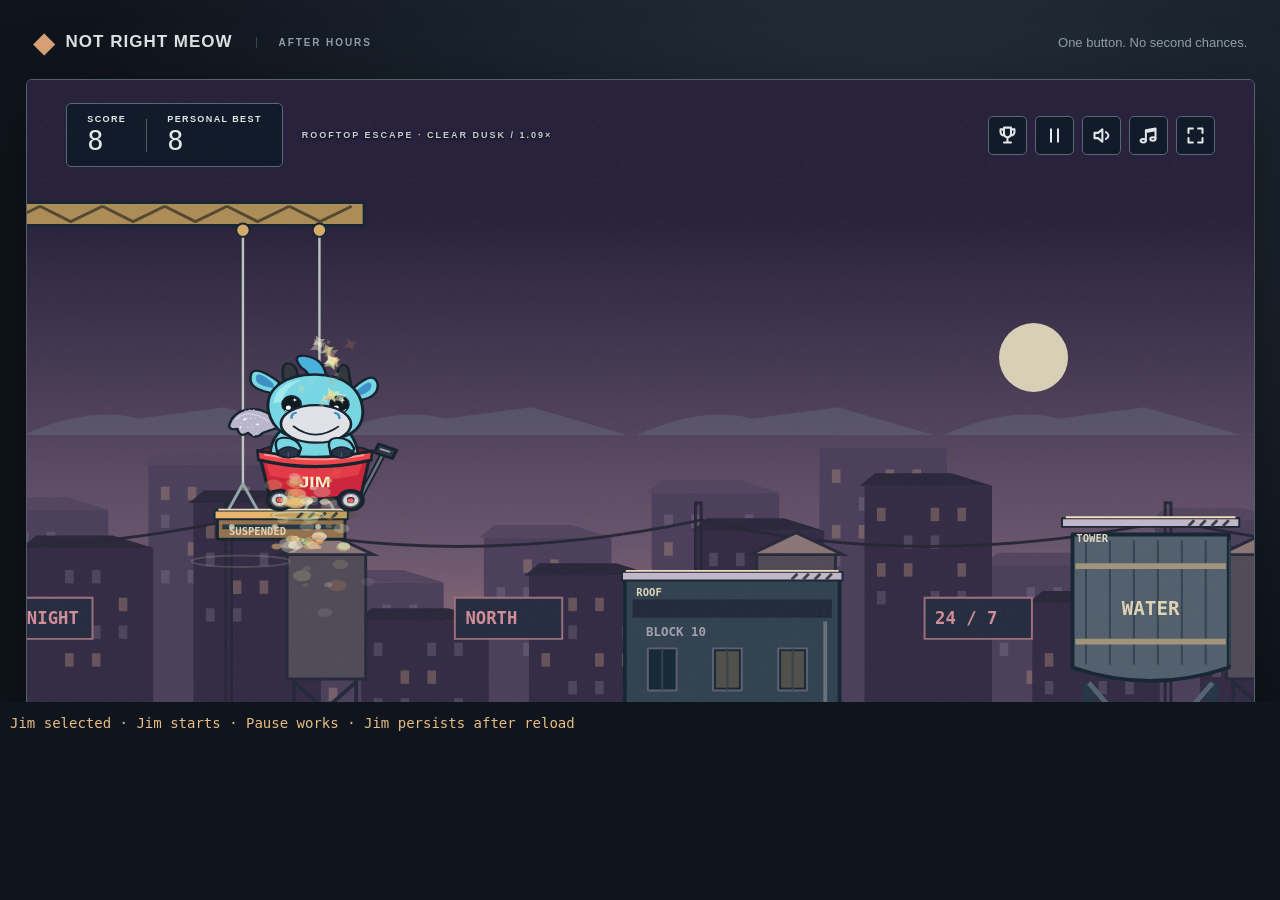
==== tests/jim-browser.html @ 47a4e32b "Add selectable Classic Jim with animated red wagon and silver glitter wing" ====
<!doctype html><meta charset="utf-8"><title>Jim gameplay QA</title><style>body{margin:0;background:#10151d;color:#e8bd83;font:14px monospace}iframe{width:100%;height:78vh;border:0}#out{padding:10px}</style><iframe id="f" src="../?qa&fast"></iframe><div id="out">Testing…</div><script src="pilot.js"></script><script>
const f=document.getElementById('f'),out=document.getElementById('out'),checks=[];
const wait=ms=>new Promise(r=>setTimeout(r,ms));
async function until(fn){let n=0;while(!fn()){if(++n>15000)throw Error('timeout');await wait(20);}}
const d=()=>f.contentDocument,s=()=>f.contentWindow.NotRightMeow.snapshot(),click=id=>d().getElementById(id).click(),key=code=>d().dispatchEvent(new KeyboardEvent('keydown',{code,bubbles:true}));
function check(ok,label){if(!ok)throw Error(label);checks.push(label);out.textContent=checks.join(' · ');}
(async()=>{try{
await until(()=>f.contentWindow.NotRightMeow);
if(d().getElementById('welcome-dialog').open){d().getElementById('welcome-name').value='JimQA';d().getElementById('welcome-profile').requestSubmit();await wait(100);}
if(!d().getElementById('character-dialog').open)click('character-open');
d().querySelector('[data-character="jim"]').click();check(d().querySelector('[data-character="jim"]').getAttribute('aria-pressed')==='true','Jim selected');click('character-confirm');check(s().character==='jim'&&s().phase==='playing','Jim starts');key('KeyP');check(s().phase==='paused','Pause works');
f.contentWindow.location.reload();await until(()=>f.contentWindow.NotRightMeow&&s().phase==='title');check(s().character==='jim','Jim persists after reload');click('start');
let pilot=()=>{const g=s();if(NRMTest.wantsJump(g))key('Space');};d().addEventListener('nrm-before-step',pilot);
await until(()=>{if(s().phase!=='playing')throw Error('Unexpected death '+s().score);return s().mode==='flying';});check(s().score===50&&s().character==='jim'&&s().balloon===1,'Jim reaches 50 and flies');key('KeyP');let before=JSON.stringify([s().y,s().elapsed,s().gates]);await wait(150);check(before===JSON.stringify([s().y,s().elapsed,s().gates]),'Flight pause freezes movement');key('Space');
await until(()=>{if(s().phase!=='playing')throw Error('Unexpected flight death '+s().score);return s().score>=103;});check(s().mode==='running'&&s().character==='jim'&&s().balloon===0,'Jim returns to rooftops after 100');d().removeEventListener('nrm-before-step',pilot);
await until(()=>s().phase==='gameover');click('restart');check(s().character==='jim'&&s().score===0,'Restart preserves Jim');key('KeyP');
f.contentWindow.location.reload();await until(()=>f.contentWindow.NotRightMeow&&s().phase==='title');click('character-open');d().querySelector('[data-character="cookie"]').click();click('character-confirm');check(s().character==='cookie'&&s().phase==='playing','Cookie remains playable');key('KeyP');
out.textContent='ALL 9 CHECKS PASSED · '+checks.join(' · ');
}catch(e){out.textContent='FAILED: '+e.message+' · '+checks.join(' · ');}})();
</script>
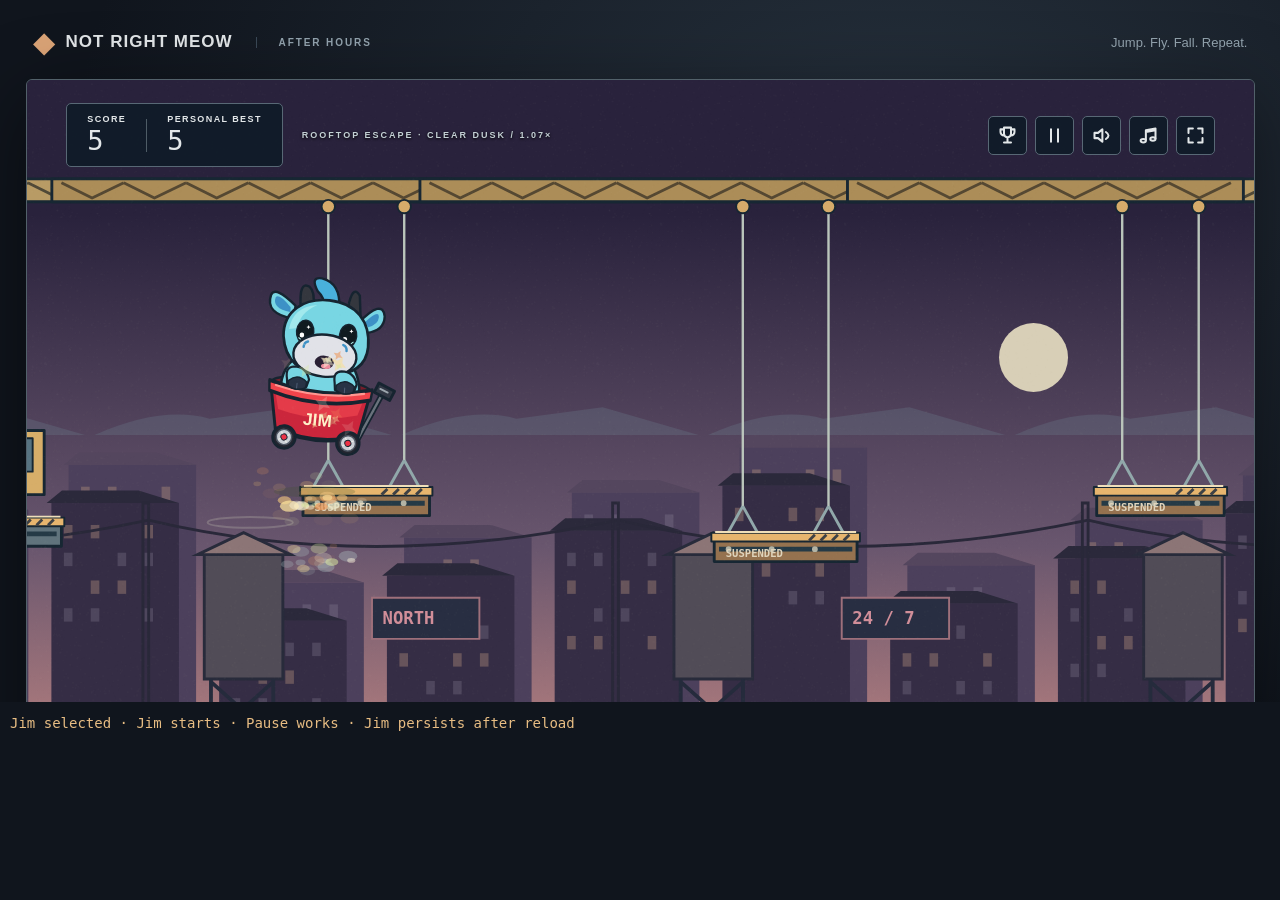
==== commit 32a55d51: "Add two-stage freefall after flight and align low-flight collisions with visible geometry" ====
--- a/tests/jim-browser.html
+++ b/tests/jim-browser.html
@@ -10,9 +10,9 @@
 if(!d().getElementById('character-dialog').open)click('character-open');
 d().querySelector('[data-character="jim"]').click();check(d().querySelector('[data-character="jim"]').getAttribute('aria-pressed')==='true','Jim selected');click('character-confirm');check(s().character==='jim'&&s().phase==='playing','Jim starts');key('KeyP');check(s().phase==='paused','Pause works');
 f.contentWindow.location.reload();await until(()=>f.contentWindow.NotRightMeow&&s().phase==='title');check(s().character==='jim','Jim persists after reload');click('start');
-let pilot=()=>{const g=s();if(NRMTest.wantsJump(g))key('Space');};d().addEventListener('nrm-before-step',pilot);
+let pilot=()=>{const g=s();if(NRMTest.wantsJump(g))key('Space');const dir=NRMTest.wantsSteer(g);if(dir!==g.steerInput){for(const code of ['ArrowLeft','ArrowRight'])d().dispatchEvent(new KeyboardEvent('keyup',{code,bubbles:true}));if(dir)key(dir<0?'ArrowLeft':'ArrowRight');}};d().addEventListener('nrm-before-step',pilot);
 await until(()=>{if(s().phase!=='playing')throw Error('Unexpected death '+s().score);return s().mode==='flying';});check(s().score===50&&s().character==='jim'&&s().balloon===1,'Jim reaches 50 and flies');key('KeyP');let before=JSON.stringify([s().y,s().elapsed,s().gates]);await wait(150);check(before===JSON.stringify([s().y,s().elapsed,s().gates]),'Flight pause freezes movement');key('Space');
-await until(()=>{if(s().phase!=='playing')throw Error('Unexpected flight death '+s().score);return s().score>=103;});check(s().mode==='running'&&s().character==='jim'&&s().balloon===0,'Jim returns to rooftops after 100');d().removeEventListener('nrm-before-step',pilot);
+await until(()=>{if(s().phase!=='playing')throw Error('Unexpected flight death '+s().score);return s().score>=153;});check(s().mode==='running'&&s().character==='jim'&&s().balloon===0,'Jim returns to rooftops after 150');d().removeEventListener('nrm-before-step',pilot);
 await until(()=>s().phase==='gameover');click('restart');check(s().character==='jim'&&s().score===0,'Restart preserves Jim');key('KeyP');
 f.contentWindow.location.reload();await until(()=>f.contentWindow.NotRightMeow&&s().phase==='title');click('character-open');d().querySelector('[data-character="cookie"]').click();click('character-confirm');check(s().character==='cookie'&&s().phase==='playing','Cookie remains playable');key('KeyP');
 out.textContent='ALL 9 CHECKS PASSED · '+checks.join(' · ');
